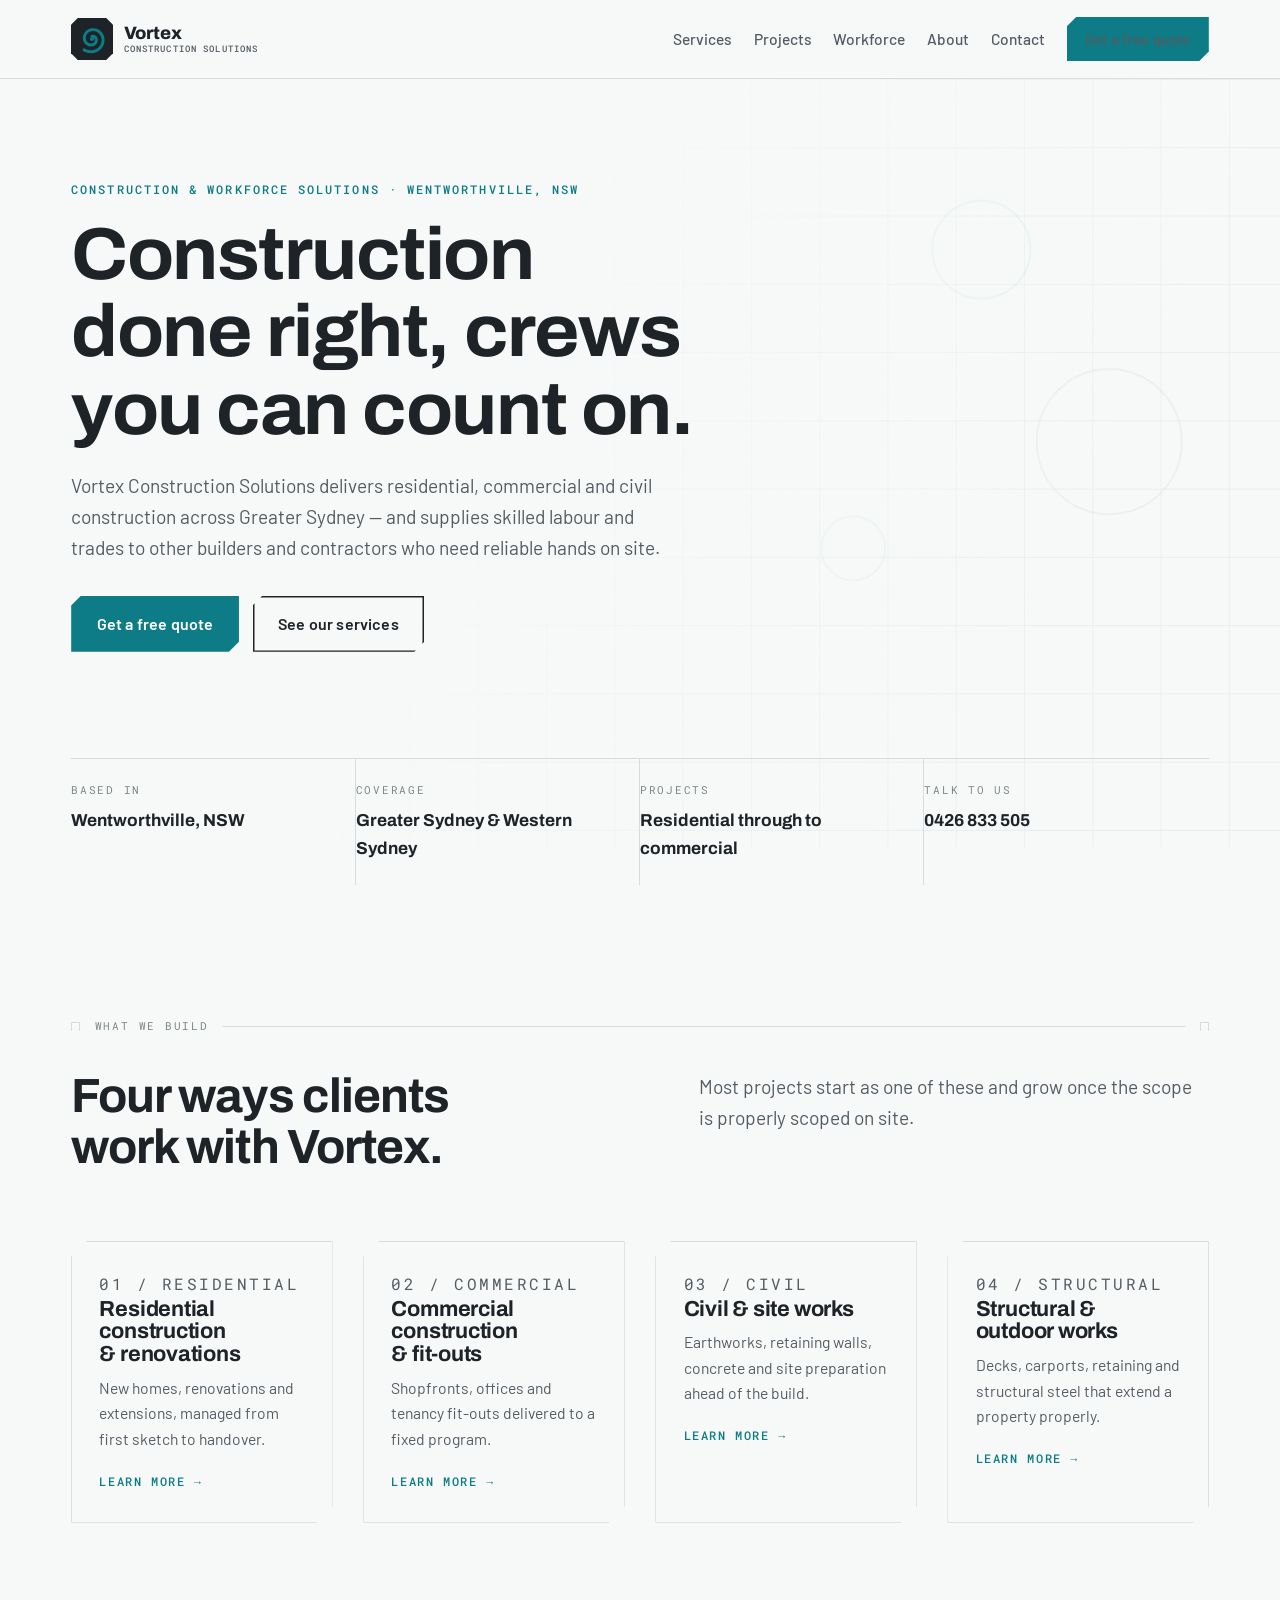
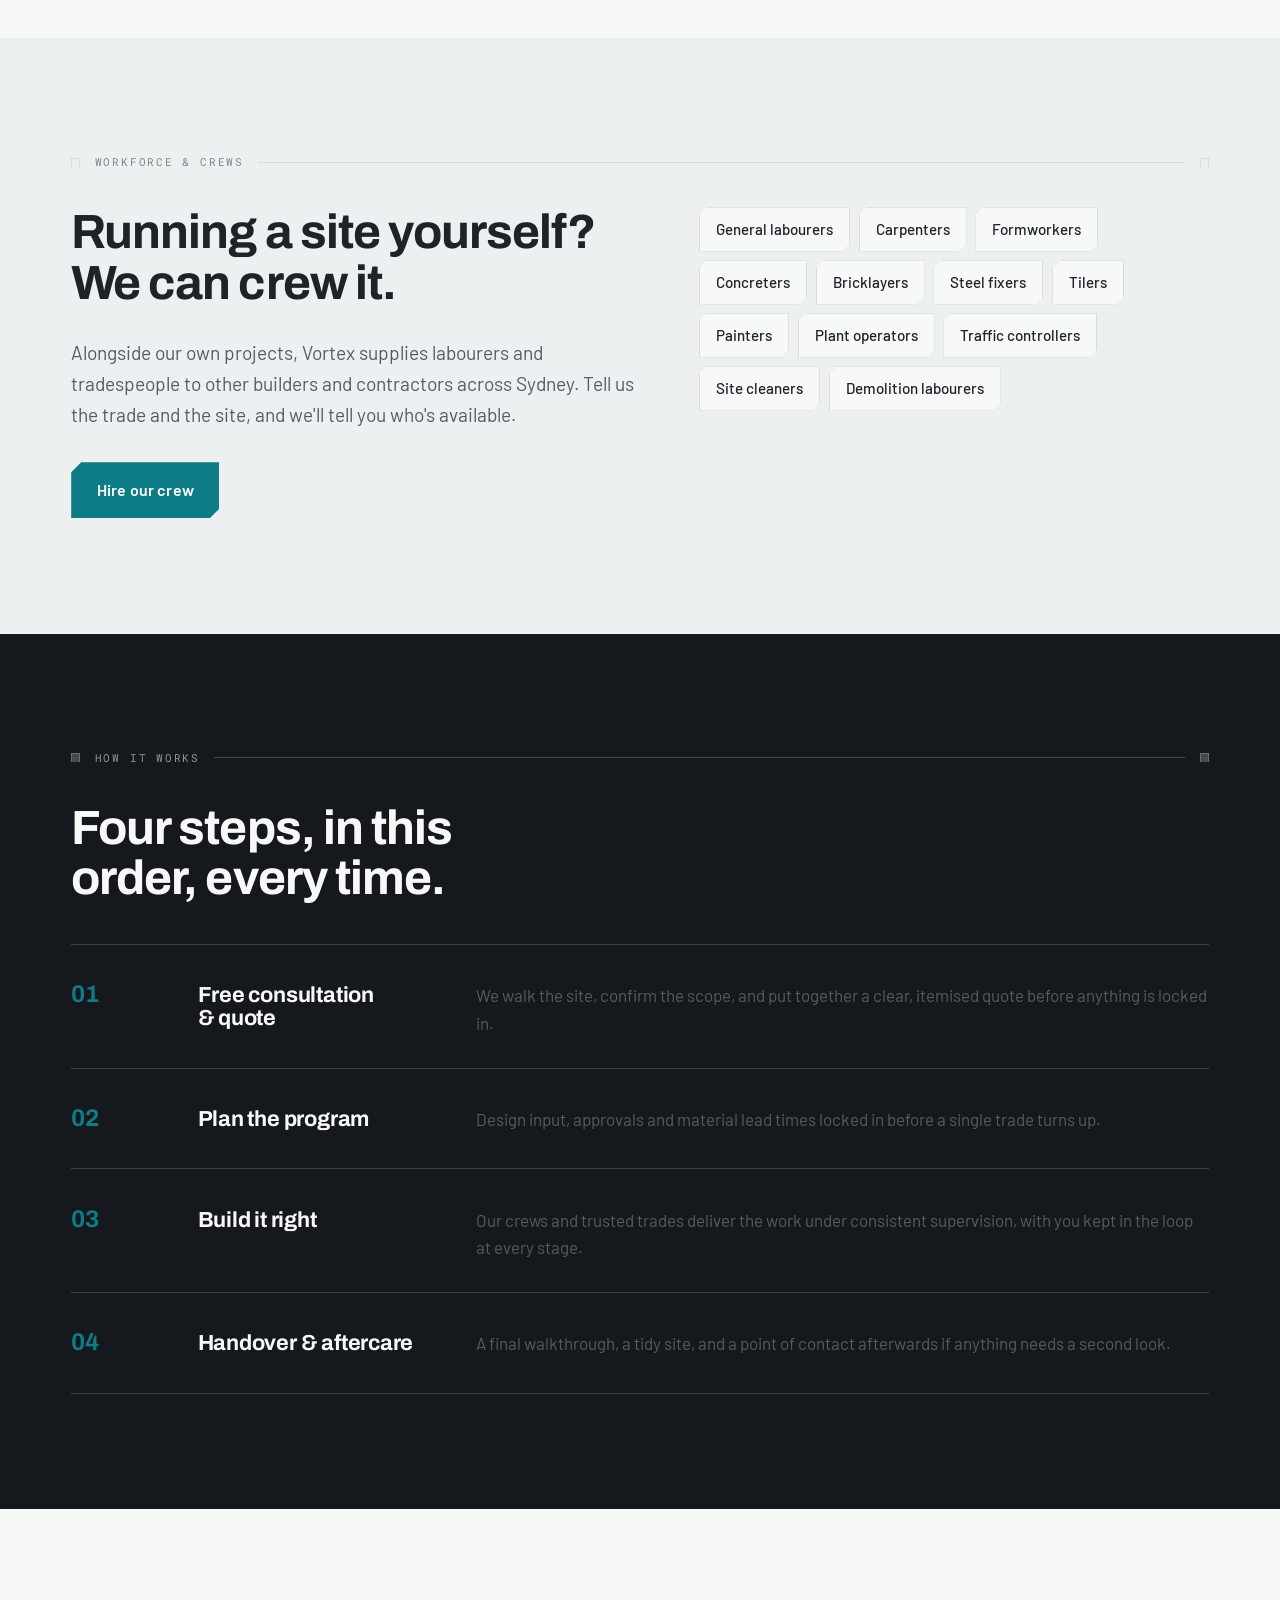
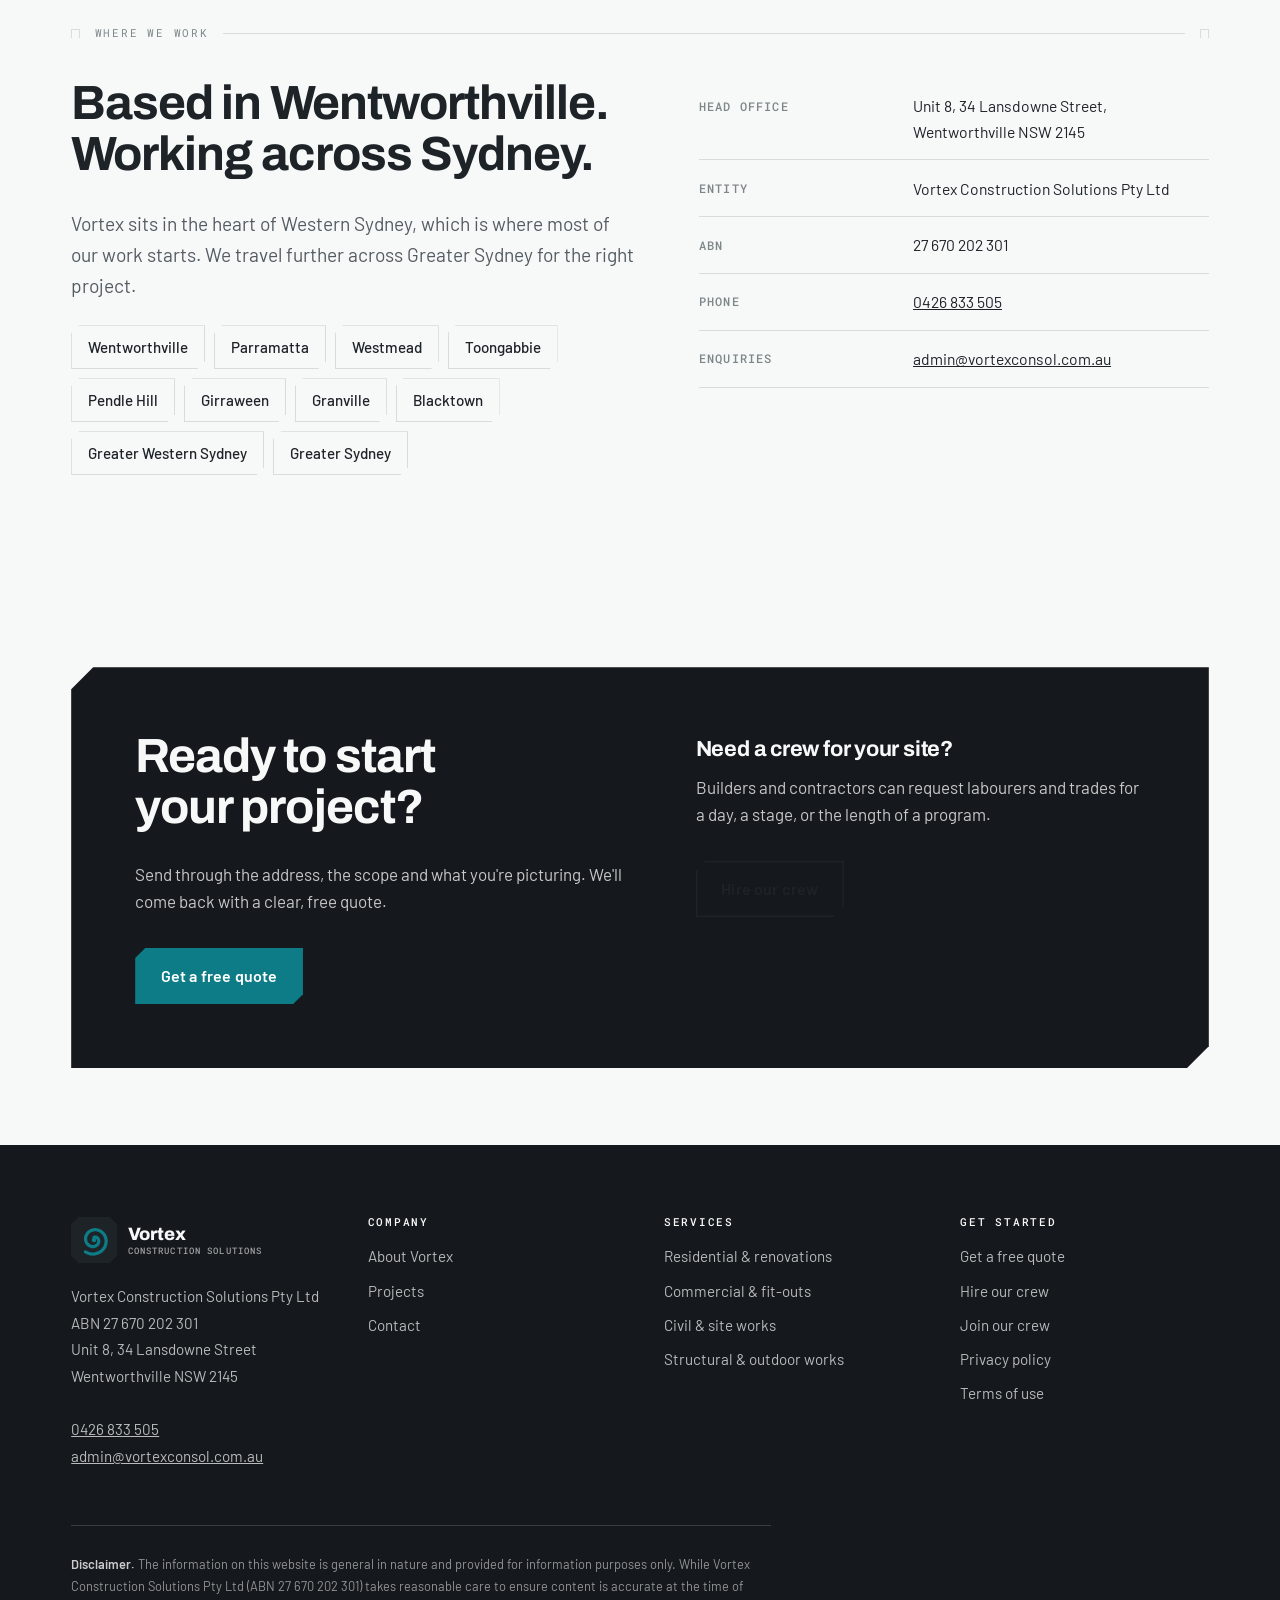
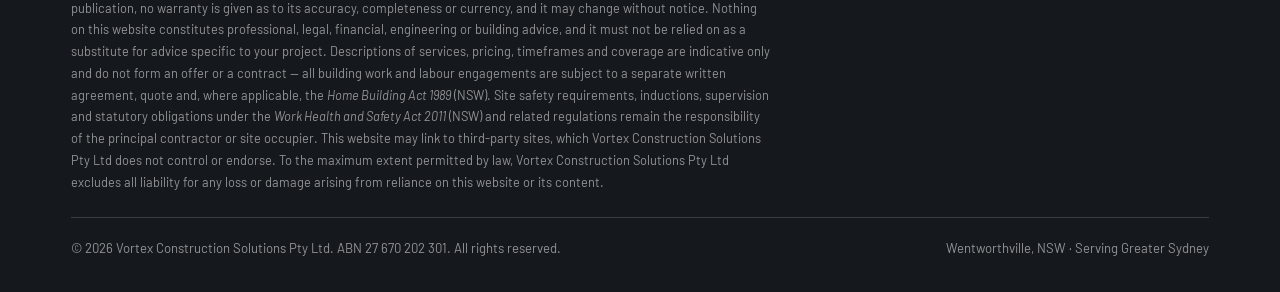
==== index.html @ 46296c6b "Vortex Construction Solutions website" ====
<!DOCTYPE html>
<html lang="en-AU">
<head>
<meta charset="utf-8">
<meta name="viewport" content="width=device-width, initial-scale=1">
<title>Builders &amp; Construction Crews Wentworthville | Vortex Construction Solutions</title>
<meta name="description" content="Vortex Construction Solutions delivers residential, commercial and civil construction across Greater Sydney, and supplies skilled labour and trades to other builders. Based in Wentworthville, NSW.">
<link rel="canonical" href="https://www.vortexconsol.com.au/">
<meta name="robots" content="index, follow, max-image-preview:large">
<meta name="theme-color" content="#0E7C86">
<meta name="geo.region" content="AU-NSW">
<meta name="geo.placename" content="Wentworthville, New South Wales">

<meta property="og:type" content="website">
<meta property="og:site_name" content="Vortex Construction Solutions">
<meta property="og:locale" content="en_AU">
<meta property="og:title" content="Builders &amp; Construction Crews Wentworthville | Vortex Construction Solutions">
<meta property="og:description" content="Residential, commercial and civil construction across Greater Sydney, plus skilled labour and trades supplied to other builders.">
<meta property="og:url" content="https://www.vortexconsol.com.au/">
<meta property="og:image" content="https://www.vortexconsol.com.au/assets/og-image.png">
<meta property="og:image:width" content="1200">
<meta property="og:image:height" content="630">
<meta name="twitter:card" content="summary_large_image">
<meta name="twitter:title" content="Builders &amp; Construction Crews Wentworthville | Vortex Construction Solutions">
<meta name="twitter:description" content="Residential, commercial and civil construction across Greater Sydney, plus skilled labour and trades supplied to other builders.">
<meta name="twitter:image" content="https://www.vortexconsol.com.au/assets/og-image.png">

<link rel="icon" href="/assets/favicon.svg" type="image/svg+xml">
<link rel="icon" href="/assets/favicon.ico" sizes="any">
<link rel="icon" href="/assets/favicon-512.png" type="image/png">
<link rel="apple-touch-icon" href="/assets/apple-touch-icon.png">

<link rel="preconnect" href="https://fonts.googleapis.com">
<link rel="preconnect" href="https://fonts.gstatic.com" crossorigin>
<link rel="stylesheet" href="https://fonts.googleapis.com/css2?family=Archivo:wght@400;600;700;800&family=Barlow:wght@400;500;600&family=Roboto+Mono:wght@400;500&display=swap">
<link rel="stylesheet" href="/css/style.css">
<script type="application/ld+json">
{
  "@context": "https://schema.org",
  "@type": ["GeneralContractor", "HomeAndConstructionBusiness"],
  "@id": "https://www.vortexconsol.com.au/#organisation",
  "name": "Vortex Construction Solutions",
  "legalName": "Vortex Construction Solutions Pty Ltd",
  "url": "https://www.vortexconsol.com.au/",
  "logo": "https://www.vortexconsol.com.au/assets/og-image.png",
  "image": "https://www.vortexconsol.com.au/assets/og-image.png",
  "description": "Residential, commercial and civil construction across Greater Sydney, plus skilled building crews supplied to other builders and contractors. Based in Wentworthville, NSW.",
  "telephone": "0426 833 505",
  "email": "admin@vortexconsol.com.au",
  "identifier": {"@type": "PropertyValue", "name": "ABN", "value": "27 670 202 301"},
  "founder": {"@type": "Person", "name": "Vimal Hingu"},
  "address": {
    "@type": "PostalAddress",
    "streetAddress": "Unit 8, 34 Lansdowne Street",
    "addressLocality": "Wentworthville",
    "addressRegion": "NSW",
    "postalCode": "2145",
    "addressCountry": "AU"
  },
  "areaServed": [
    {"@type": "City", "name": "Sydney"},
    {"@type": "AdministrativeArea", "name": "Western Sydney"},
    {"@type": "AdministrativeArea", "name": "Greater Parramatta"},
    {"@type": "State", "name": "New South Wales"}
  ],
  "knowsAbout": ["Residential construction", "Commercial construction", "Civil works", "Construction labour hire", "Skilled trades"],
  "openingHoursSpecification": [{
    "@type": "OpeningHoursSpecification",
    "dayOfWeek": ["Monday","Tuesday","Wednesday","Thursday","Friday"],
    "opens": "07:00", "closes": "17:00"
  }],
  "contactPoint": [{
    "@type": "ContactPoint",
    "telephone": "0426 833 505",
    "email": "admin@vortexconsol.com.au",
    "contactType": "customer service",
    "areaServed": "AU",
    "availableLanguage": "English"
  }]
}
</script>
<script type="application/ld+json">
{"@context":"https://schema.org","@type":"WebSite","url":"https://www.vortexconsol.com.au/","name":"Vortex Construction Solutions","publisher":{"@id":"https://www.vortexconsol.com.au/#organisation"}}
</script>
</head>
<body>
<a class="skip" href="#main">Skip to content</a>
<header class="site-head">
  <div class="wrap head-in">
    <a class="brand" href="/" aria-label="Vortex Construction Solutions — home">
      <svg class="brand-mark" viewBox="0 0 100 100" aria-hidden="true" focusable="false">
        <path d="M16,0 H84 L100,16 V84 L84,100 H16 L0,84 V16 Z" fill="#1E2328"/>
        <path d="M50.00,44.00 L51.15,43.64 L52.43,43.51 L53.79,43.65 L55.17,44.08 L56.51,44.81 L57.74,45.84 L58.80,47.14 L59.63,48.70 L60.17,50.46 L60.38,52.37 L60.21,54.37 L59.66,56.37 L58.70,58.32 L57.35,60.11 L55.62,61.68 L53.57,62.94 L51.25,63.84 L48.71,64.30 L46.06,64.29 L43.37,63.77 L40.74,62.74 L38.28,61.21 L36.08,59.19 L34.24,56.74 L32.83,53.92 L31.95,50.81 L31.63,47.51 L31.93,44.13 L32.86,40.78 L34.42,37.57 L36.58,34.64 L39.30,32.10 L42.51,30.04 L46.11,28.56 L50.00,27.75 L54.06,27.65 L58.14,28.30 L62.13,29.70 L65.86,31.85 L69.21,34.68 L72.05,38.14 L74.25,42.12 L75.73,46.51 L76.40,51.19 L76.22,55.98 L75.16,60.75 L73.22,65.33 L70.44,69.55 L66.90,73.26 L62.68,76.32 L57.90,78.61 L52.70,80.02 L47.26,80.48 L41.73,79.95 L36.32,78.41 L31.19,75.89" fill="none" stroke="#0E7C86" stroke-width="7" stroke-linecap="round" stroke-linejoin="round"/>
        <circle cx="50" cy="50" r="5" fill="#0E7C86"/>
      </svg>
      <span class="brand-word"><strong>Vortex</strong><small>Construction Solutions</small></span>
    </a>
    <button class="nav-toggle" type="button" aria-expanded="false" aria-controls="primary-nav" aria-label="Open menu">
      <svg viewBox="0 0 24 24" fill="none" stroke="currentColor" stroke-width="2" aria-hidden="true"><path d="M3 6h18M3 12h18M3 18h18"/></svg>
    </button>
    <nav class="nav" id="primary-nav" data-open="false" aria-label="Primary">
      <a href="/services.html">Services</a>
      <a href="/projects.html">Projects</a>
      <a href="/workforce.html">Workforce</a>
      <a href="/about.html">About</a>
      <a href="/contact.html">Contact</a>
      <a class="btn btn--primary" href="/contact.html?type=Get%20a%20quote">Get a free quote</a>
    </nav>
  </div>
</header>

<main id="main">

  <section class="hero">
    <svg class="hero-pattern" viewBox="0 0 1200 720" preserveAspectRatio="xMaxYMid slice" aria-hidden="true" focusable="false">
      <defs>
        <pattern id="grid" width="64" height="64" patternUnits="userSpaceOnUse">
          <path d="M64,0 L0,0 0,64" fill="none" stroke="var(--line)" stroke-width="1.2"/>
        </pattern>
      </defs>
      <rect width="1200" height="720" fill="url(#grid)"/>
      <circle cx="920" cy="160" r="46" fill="none" stroke="var(--teal)" stroke-width="2" opacity="0.12"/>
      <circle cx="1040" cy="340" r="68" fill="none" stroke="var(--graphite)" stroke-width="2" opacity="0.08"/>
      <circle cx="800" cy="440" r="30" fill="none" stroke="var(--teal)" stroke-width="2" opacity="0.1"/>
    </svg>
    <div class="wrap hero-in">
      <span class="eyebrow">Construction &amp; workforce solutions &middot; Wentworthville, NSW</span>
      <h1>Construction done right, crews you can count on.</h1>
      <p class="lead">Vortex Construction Solutions delivers residential, commercial and civil construction across
        Greater Sydney — and supplies skilled labour and trades to other builders and contractors who need reliable
        hands on site.</p>
      <div class="btn-row">
        <a class="btn btn--primary" href="/contact.html?type=Get%20a%20quote">Get a free quote</a>
        <a class="btn btn--ghost" href="/services.html">See our services</a>
      </div>
    </div>
    <div class="wrap">
      <dl class="hero-facts">
        <div><dt>Based in</dt><dd>Wentworthville, NSW</dd></div>
        <div><dt>Coverage</dt><dd>Greater Sydney &amp; Western Sydney</dd></div>
        <div><dt>Projects</dt><dd>Residential through to commercial</dd></div>
        <div><dt>Talk to us</dt><dd><a href="tel:+61426833505" style="text-decoration:none">0426 833 505</a></dd></div>
      </dl>
    </div>
  </section>

  <section class="section">
    <div class="wrap">
      <p class="dimline"><span>What we build</span><i></i></p>
      <div class="split reveal">
        <div>
          <h2>Four ways clients work with Vortex.</h2>
        </div>
        <div>
          <p class="lead">Most projects start as one of these and grow once the scope is properly scoped on
            site.</p>
        </div>
      </div>
      <div class="grid grid--4 reveal" style="margin-top:2.5rem">
        <a class="card chamfer" href="/services.html#residential">
          <p class="card-tag">01 / Residential</p>
          <h3>Residential construction &amp; renovations</h3>
          <p>New homes, renovations and extensions, managed from first sketch to handover.</p>
          <span class="more">Learn more &rarr;</span>
        </a>
        <a class="card chamfer" href="/services.html#commercial">
          <p class="card-tag">02 / Commercial</p>
          <h3>Commercial construction &amp; fit-outs</h3>
          <p>Shopfronts, offices and tenancy fit-outs delivered to a fixed program.</p>
          <span class="more">Learn more &rarr;</span>
        </a>
        <a class="card chamfer" href="/services.html#civil">
          <p class="card-tag">03 / Civil</p>
          <h3>Civil &amp; site works</h3>
          <p>Earthworks, retaining walls, concrete and site preparation ahead of the build.</p>
          <span class="more">Learn more &rarr;</span>
        </a>
        <a class="card chamfer" href="/services.html#structural">
          <p class="card-tag">04 / Structural</p>
          <h3>Structural &amp; outdoor works</h3>
          <p>Decks, carports, retaining and structural steel that extend a property properly.</p>
          <span class="more">Learn more &rarr;</span>
        </a>
      </div>
    </div>
  </section>

  <section class="section section--concrete">
    <div class="wrap">
      <p class="dimline"><span>Workforce &amp; crews</span><i></i></p>
      <div class="split">
        <div class="reveal">
          <h2>Running a site yourself? We can crew it.</h2>
          <p class="lead">Alongside our own projects, Vortex supplies labourers and tradespeople to other builders
            and contractors across Sydney. Tell us the trade and the site, and we'll tell you who's available.</p>
          <div class="btn-row">
            <a class="btn btn--primary" href="/workforce.html">Hire our crew</a>
          </div>
        </div>
        <ul class="chips reveal">
          <li>General labourers</li>
          <li>Carpenters</li>
          <li>Formworkers</li>
          <li>Concreters</li>
          <li>Bricklayers</li>
          <li>Steel fixers</li>
          <li>Tilers</li>
          <li>Painters</li>
          <li>Plant operators</li>
          <li>Traffic controllers</li>
          <li>Site cleaners</li>
          <li>Demolition labourers</li>
        </ul>
      </div>
    </div>
  </section>

  <section class="section section--ink">
    <div class="wrap">
      <p class="dimline"><span>How it works</span><i></i></p>
      <h2 style="max-width:20ch">Four steps, in this order, every time.</h2>
      <div class="steps reveal" style="margin-top:2.5rem">
        <div class="step">
          <h3>Free consultation &amp; quote</h3>
          <p>We walk the site, confirm the scope, and put together a clear, itemised quote before anything is
            locked in.</p>
        </div>
        <div class="step">
          <h3>Plan the program</h3>
          <p>Design input, approvals and material lead times locked in before a single trade turns up.</p>
        </div>
        <div class="step">
          <h3>Build it right</h3>
          <p>Our crews and trusted trades deliver the work under consistent supervision, with you kept in the loop
            at every stage.</p>
        </div>
        <div class="step">
          <h3>Handover &amp; aftercare</h3>
          <p>A final walkthrough, a tidy site, and a point of contact afterwards if anything needs a second look.</p>
        </div>
      </div>
    </div>
  </section>

  <section class="section">
    <div class="wrap">
      <p class="dimline"><span>Where we work</span><i></i></p>
      <div class="split">
        <div class="reveal">
          <h2>Based in Wentworthville. Working across Sydney.</h2>
          <p class="lead">Vortex sits in the heart of Western Sydney, which is where most of our work starts. We
            travel further across Greater Sydney for the right project.</p>
          <ul class="chips" style="margin-top:1.5rem">
            <li>Wentworthville</li><li>Parramatta</li><li>Westmead</li><li>Toongabbie</li>
            <li>Pendle Hill</li><li>Girraween</li><li>Granville</li><li>Blacktown</li>
            <li>Greater Western Sydney</li><li>Greater Sydney</li>
          </ul>
        </div>
        <div class="reveal">
          <table class="spec">
            <tr><th>Head office</th><td>Unit 8, 34 Lansdowne Street, Wentworthville NSW 2145</td></tr>
            <tr><th>Entity</th><td>Vortex Construction Solutions Pty Ltd</td></tr>
            <tr><th>ABN</th><td>27 670 202 301</td></tr>
            <tr><th>Phone</th><td><a href="tel:+61426833505">0426 833 505</a></td></tr>
            <tr><th>Enquiries</th><td><a href="mailto:admin@vortexconsol.com.au">admin@vortexconsol.com.au</a></td></tr>
          </table>
        </div>
      </div>
    </div>
  </section>

  <section class="section section--tight">
    <div class="wrap">
      <div class="band chamfer reveal">
        <div class="split">
          <div>
            <h2>Ready to start your project?</h2>
            <p>Send through the address, the scope and what you're picturing. We'll come back with a clear, free
              quote.</p>
            <div class="btn-row">
              <a class="btn btn--primary" href="/contact.html?type=Get%20a%20quote">Get a free quote</a>
            </div>
          </div>
          <div>
            <h3 style="margin-top:.4rem">Need a crew for your site?</h3>
            <p>Builders and contractors can request labourers and trades for a day, a stage, or the length of a
              program.</p>
            <div class="btn-row">
              <a class="btn btn--ghost" href="/workforce.html">Hire our crew</a>
            </div>
          </div>
        </div>
      </div>
    </div>
  </section>

</main>
<footer class="site-foot">
  <div class="wrap">
    <div class="foot-top">
      <div class="foot-brand">
        <div class="brand">
          <svg class="brand-mark" viewBox="0 0 100 100" aria-hidden="true" focusable="false">
            <path d="M16,0 H84 L100,16 V84 L84,100 H16 L0,84 V16 Z" fill="#1E2328"/>
            <path d="M50.00,44.00 L51.15,43.64 L52.43,43.51 L53.79,43.65 L55.17,44.08 L56.51,44.81 L57.74,45.84 L58.80,47.14 L59.63,48.70 L60.17,50.46 L60.38,52.37 L60.21,54.37 L59.66,56.37 L58.70,58.32 L57.35,60.11 L55.62,61.68 L53.57,62.94 L51.25,63.84 L48.71,64.30 L46.06,64.29 L43.37,63.77 L40.74,62.74 L38.28,61.21 L36.08,59.19 L34.24,56.74 L32.83,53.92 L31.95,50.81 L31.63,47.51 L31.93,44.13 L32.86,40.78 L34.42,37.57 L36.58,34.64 L39.30,32.10 L42.51,30.04 L46.11,28.56 L50.00,27.75 L54.06,27.65 L58.14,28.30 L62.13,29.70 L65.86,31.85 L69.21,34.68 L72.05,38.14 L74.25,42.12 L75.73,46.51 L76.40,51.19 L76.22,55.98 L75.16,60.75 L73.22,65.33 L70.44,69.55 L66.90,73.26 L62.68,76.32 L57.90,78.61 L52.70,80.02 L47.26,80.48 L41.73,79.95 L36.32,78.41 L31.19,75.89" fill="none" stroke="#0E7C86" stroke-width="7" stroke-linecap="round" stroke-linejoin="round"/>
            <circle cx="50" cy="50" r="5" fill="#0E7C86"/>
          </svg>
          <span class="brand-word"><strong>Vortex</strong><small>Construction Solutions</small></span>
        </div>
        <address>
          Vortex Construction Solutions Pty Ltd<br>
          ABN 27 670 202 301<br>
          Unit 8, 34 Lansdowne Street<br>
          Wentworthville NSW 2145<br><br>
          <a href="tel:+61426833505">0426 833 505</a><br>
          <a href="mailto:admin@vortexconsol.com.au">admin@vortexconsol.com.au</a>
        </address>
      </div>
      <div>
        <h4>Company</h4>
        <ul class="foot-links">
          <li><a href="/about.html">About Vortex</a></li>
          <li><a href="/projects.html">Projects</a></li>
          <li><a href="/contact.html">Contact</a></li>
        </ul>
      </div>
      <div>
        <h4>Services</h4>
        <ul class="foot-links">
          <li><a href="/services.html#residential">Residential &amp; renovations</a></li>
          <li><a href="/services.html#commercial">Commercial &amp; fit-outs</a></li>
          <li><a href="/services.html#civil">Civil &amp; site works</a></li>
          <li><a href="/services.html#structural">Structural &amp; outdoor works</a></li>
        </ul>
      </div>
      <div>
        <h4>Get started</h4>
        <ul class="foot-links">
          <li><a href="/contact.html?type=Get%20a%20quote">Get a free quote</a></li>
          <li><a href="/workforce.html">Hire our crew</a></li>
          <li><a href="/workforce.html#join">Join our crew</a></li>
          <li><a href="/privacy.html">Privacy policy</a></li>
          <li><a href="/terms.html">Terms of use</a></li>
        </ul>
      </div>
    </div>

    <p class="foot-disclaimer"><strong>Disclaimer.</strong> The information on this website is general in nature and provided for
information purposes only. While Vortex Construction Solutions Pty Ltd (ABN 27 670 202 301) takes reasonable care to
ensure content is accurate at the time of publication, no warranty is given as to its accuracy, completeness or
currency, and it may change without notice. Nothing on this website constitutes professional, legal, financial,
engineering or building advice, and it must not be relied on as a substitute for advice specific to your project.
Descriptions of services, pricing, timeframes and coverage are indicative only and do not form an offer or a
contract — all building work and labour engagements are subject to a separate written agreement, quote and, where
applicable, the <em>Home Building Act 1989</em> (NSW). Site safety requirements, inductions, supervision and statutory
obligations under the <em>Work Health and Safety Act 2011</em> (NSW) and related regulations remain the responsibility
of the principal contractor or site occupier. This website may link to third-party sites, which Vortex Construction
Solutions Pty Ltd does not control or endorse. To the maximum extent permitted by law, Vortex Construction Solutions
Pty Ltd excludes all liability for any loss or damage arising from reliance on this website or its content.</p>

    <div class="foot-base">
      <span>&copy; <span data-year>2026</span> Vortex Construction Solutions Pty Ltd. ABN 27 670 202 301. All rights reserved.</span>
      <span>Wentworthville, NSW &middot; Serving Greater Sydney</span>
    </div>
  </div>
</footer>
<script src="/js/main.js" defer></script>
</body>
</html>
---- css/style.css ----
/* ============================================================
   Vortex Construction Solutions — core stylesheet
   Palette: deep teal + graphite + cool paper.
   ============================================================ */

:root {
  /* Brand */
  --teal:           #0E7C86;
  --teal-deep:      #0A5F67;
  --teal-tint:      #DEF0F1;
  --graphite:       #1E2328;
  --graphite-deep:  #15181C;
  --graphite-soft:  #545C62;
  --paper:          #F7F9F9;

  /* Derived neutrals */
  --concrete:       #EDF0F0;
  --concrete-deep:  #DEE3E3;
  --line:           #D7DCDC;
  --muted:          #7E8788;

  /* Type */
  --display: "Archivo", "Arial Black", system-ui, sans-serif;
  --body:    "Barlow", system-ui, -apple-system, "Segoe UI", sans-serif;
  --mono:    "Roboto Mono", ui-monospace, "SFMono-Regular", monospace;

  /* Rhythm */
  --gutter: clamp(1.25rem, 4vw, 3.5rem);
  --max: 1240px;
  --chamfer: 14px;
  --section-y: clamp(4rem, 9vw, 7.5rem);
}

/* ---------- Reset ---------- */
*, *::before, *::after { box-sizing: border-box; }
html { -webkit-text-size-adjust: 100%; scroll-behavior: smooth; }
@media (prefers-reduced-motion: reduce) {
  html { scroll-behavior: auto; }
  *, *::before, *::after { animation-duration: .001ms !important; transition-duration: .001ms !important; }
}
body {
  margin: 0;
  background: var(--paper);
  color: var(--graphite);
  font-family: var(--body);
  font-size: 1.0625rem;
  line-height: 1.62;
  -webkit-font-smoothing: antialiased;
}
img, svg { max-width: 100%; height: auto; display: block; }
a { color: inherit; }

/* ---------- Type scale ---------- */
h1, h2, h3, h4 {
  font-family: var(--display);
  font-weight: 700;
  letter-spacing: -0.02em;
  line-height: 1.05;
  margin: 0 0 .6em;
  text-wrap: balance;
}
h1 { font-size: clamp(2.5rem, 6.6vw, 4.6rem); font-stretch: 105%; }
h2 { font-size: clamp(1.9rem, 3.9vw, 3rem); }
h3 { font-size: clamp(1.15rem, 1.7vw, 1.4rem); letter-spacing: -0.01em; }
p  { margin: 0 0 1.1rem; }
.lead { font-size: clamp(1.1rem, 1.5vw, 1.3rem); color: var(--graphite-soft); max-width: 62ch; }
strong { font-weight: 600; }

.eyebrow {
  font-family: var(--mono);
  font-size: .72rem;
  letter-spacing: .18em;
  text-transform: uppercase;
  color: var(--teal);
  font-weight: 500;
  margin: 0 0 1rem;
  display: block;
}

/* ---------- Layout ---------- */
.wrap { width: 100%; max-width: var(--max); margin-inline: auto; padding-inline: var(--gutter); }
.section { padding-block: var(--section-y); }
.section--tight { padding-block: clamp(3rem, 6vw, 5rem); }
.section--concrete { background: var(--concrete); }
.section--ink { background: var(--graphite-deep); color: var(--paper); }
.section--ink .lead,
.section--ink p { color: rgba(247, 249, 249, .78); }
.section--ink h2, .section--ink h3 { color: var(--paper); }

.grid { display: grid; gap: clamp(1.25rem, 2.4vw, 2rem); }
.grid--2 { grid-template-columns: repeat(auto-fit, minmax(280px, 1fr)); }
.grid--3 { grid-template-columns: repeat(auto-fit, minmax(255px, 1fr)); }
.grid--4 { grid-template-columns: repeat(auto-fit, minmax(215px, 1fr)); }

.split {
  display: grid;
  gap: clamp(2rem, 5vw, 4.5rem);
  grid-template-columns: minmax(0, 1fr);
  align-items: start;
}
@media (min-width: 900px) { .split { grid-template-columns: minmax(0, 1.05fr) minmax(0, .95fr); } }

/* ---------- Signature: dimension-line divider ---------- */
.dimline {
  display: flex;
  align-items: center;
  gap: .9rem;
  margin: 0 0 2.25rem;
  font-family: var(--mono);
  font-size: .7rem;
  letter-spacing: .16em;
  text-transform: uppercase;
  color: var(--muted);
}
.dimline::before,
.dimline::after {
  content: "";
  height: 9px;
  border-inline: 1px solid var(--line);
  border-top: 1px solid var(--line);
  flex: 0 0 auto;
  width: 9px;
  align-self: center;
}
.dimline span { white-space: nowrap; }
.dimline i {
  display: block;
  flex: 1 1 auto;
  height: 1px;
  background: var(--line);
}
.section--ink .dimline { color: rgba(247, 249, 249, .55); }
.section--ink .dimline i,
.section--ink .dimline::before,
.section--ink .dimline::after { background: rgba(247, 249, 249, .22); border-color: rgba(247, 249, 249, .22); }
.section--ink .dimline i { background: rgba(247, 249, 249, .22); }

/* ---------- Signature: chamfer ---------- */
.chamfer {
  clip-path: polygon(
    var(--chamfer) 0, 100% 0, 100% calc(100% - var(--chamfer)),
    calc(100% - var(--chamfer)) 100%, 0 100%, 0 var(--chamfer)
  );
}

/* ---------- Buttons ---------- */
.btn {
  --chamfer: 10px;
  display: inline-flex;
  align-items: center;
  gap: .55rem;
  padding: .95rem 1.6rem;
  font-family: var(--body);
  font-weight: 600;
  font-size: 1rem;
  letter-spacing: .01em;
  text-decoration: none;
  border: 0;
  cursor: pointer;
  transition: background-color .18s ease, color .18s ease, transform .18s ease;
  clip-path: polygon(
    var(--chamfer) 0, 100% 0, 100% calc(100% - var(--chamfer)),
    calc(100% - var(--chamfer)) 100%, 0 100%, 0 var(--chamfer)
  );
}
.btn--primary { background: var(--teal); color: #fff; }
.btn--primary:hover { background: var(--teal-deep); }
.btn--ghost { background: transparent; color: var(--graphite); box-shadow: inset 0 0 0 1.5px var(--graphite); }
.btn--ghost:hover { background: var(--graphite); color: var(--paper); }
.section--ink .btn--ghost { color: var(--paper); box-shadow: inset 0 0 0 1.5px rgba(247, 249, 249, .5); }
.section--ink .btn--ghost:hover { background: var(--paper); color: var(--graphite-deep); }
.btn:active { transform: translateY(1px); }
.btn-row { display: flex; flex-wrap: wrap; gap: .85rem; margin-top: 2rem; }

a:focus-visible, button:focus-visible, input:focus-visible,
select:focus-visible, textarea:focus-visible {
  outline: 3px solid var(--teal);
  outline-offset: 3px;
}

/* ---------- Skip link ---------- */
.skip {
  position: absolute; left: -9999px; top: 0; z-index: 999;
  background: var(--teal); color: #fff; padding: .8rem 1.2rem; font-weight: 600;
}
.skip:focus { left: 0; }

/* ---------- Header ---------- */
.site-head {
  position: sticky; top: 0; z-index: 100;
  background: rgba(247, 249, 249, .93);
  backdrop-filter: saturate(140%) blur(10px);
  border-bottom: 1px solid var(--line);
}
.head-in {
  display: flex; align-items: center; justify-content: space-between;
  gap: 1.5rem; min-height: 78px;
}

/* ---------- Brand lockup (inline SVG mark + real text, no raster logo) ---------- */
.brand { display: flex; align-items: center; gap: .65rem; text-decoration: none; flex: 0 0 auto; }
.brand-mark { width: 42px; height: 42px; flex: 0 0 auto; }
@media (max-width: 480px) { .brand-mark { width: 36px; height: 36px; } }
.brand-word { display: flex; flex-direction: column; line-height: 1.18; }
.brand-word strong { font-family: var(--display); font-weight: 800; font-size: 1.12rem; letter-spacing: -0.01em; color: var(--graphite); }
.brand-word small { font-family: var(--mono); font-size: .54rem; letter-spacing: .13em; text-transform: uppercase; color: var(--graphite-soft); font-weight: 500; }
@media (max-width: 480px) { .brand-word strong { font-size: .98rem; } }

.nav { display: flex; align-items: center; gap: clamp(.75rem, 1.7vw, 1.6rem); }
.nav a {
  text-decoration: none; font-weight: 500; font-size: .97rem;
  color: var(--graphite-soft); padding: .3rem 0; position: relative;
  transition: color .15s ease;
}
.nav a:hover { color: var(--graphite); }
.nav a[aria-current="page"] { color: var(--graphite); font-weight: 600; }
.nav a[aria-current="page"]::after {
  content: ""; position: absolute; left: 0; right: 0; bottom: -2px;
  height: 2px; background: var(--teal);
}
.nav .btn { padding: .65rem 1.15rem; font-size: .93rem; }

.nav-toggle {
  display: none; background: none; border: 0; padding: .5rem; cursor: pointer;
  color: var(--graphite);
}
.nav-toggle svg { width: 26px; height: 26px; }

@media (max-width: 940px) {
  .nav-toggle { display: block; }
  .nav {
    position: fixed; inset: 78px 0 auto 0;
    background: var(--paper); border-bottom: 1px solid var(--line);
    flex-direction: column; align-items: stretch; gap: 0;
    padding: .5rem var(--gutter) 1.5rem;
    max-height: calc(100dvh - 78px); overflow-y: auto;
    transform: translateY(-8px); opacity: 0; pointer-events: none;
    transition: opacity .18s ease, transform .18s ease;
  }
  .nav[data-open="true"] { transform: none; opacity: 1; pointer-events: auto; }
  .nav a { padding: .95rem 0; border-bottom: 1px solid var(--line); font-size: 1.05rem; }
  .nav a[aria-current="page"]::after { display: none; }
  .nav .btn { margin-top: 1rem; justify-content: center; border-bottom: 0; }
}

/* ---------- Hero ---------- */
.hero { position: relative; overflow: hidden; background: var(--paper); }
.hero-in { padding-block: clamp(3.5rem, 8vw, 6.5rem) clamp(3.5rem, 7vw, 6rem); position: relative; z-index: 2; }
.hero h1 { max-width: 15ch; margin-bottom: 1.4rem; }
.hero .lead { max-width: 54ch; }
.hero-pattern {
  position: absolute; inset: 0; z-index: 1;
  pointer-events: none; opacity: .5;
  -webkit-mask-image: linear-gradient(115deg, transparent 38%, #000 78%);
          mask-image: linear-gradient(115deg, transparent 38%, #000 78%);
}
@media (max-width: 800px) { .hero-pattern { opacity: .22; } }

/* Hero stat strip */
.hero-facts {
  display: grid; gap: 0;
  grid-template-columns: repeat(auto-fit, minmax(180px, 1fr));
  border-top: 1px solid var(--line);
  position: relative; z-index: 2;
}
.hero-facts div { padding: 1.4rem 1.5rem 1.4rem 0; border-right: 1px solid var(--line); }
.hero-facts div:last-child { border-right: 0; }
.hero-facts dt {
  font-family: var(--mono); font-size: .68rem; letter-spacing: .16em;
  text-transform: uppercase; color: var(--muted); margin-bottom: .45rem;
}
.hero-facts dd { margin: 0; font-family: var(--display); font-weight: 700; font-size: 1.08rem; }
@media (max-width: 620px) { .hero-facts div { border-right: 0; border-bottom: 1px solid var(--line); padding-right: 0; } }

/* ---------- Cards ---------- */
.card {
  --chamfer: 16px;
  background: var(--paper);
  border: 1px solid var(--line);
  padding: 1.9rem 1.7rem;
  display: flex; flex-direction: column;
  transition: border-color .2s ease, transform .2s ease;
}
.section--concrete .card { background: var(--paper); }
.card:hover { border-color: var(--graphite); }
a.card { text-decoration: none; }
a.card:hover { transform: translateY(-3px); }
.card h3 { margin-bottom: .55rem; }
.card p { color: var(--graphite-soft); font-size: .98rem; margin-bottom: 0; }
.card .more {
  margin-top: 1.35rem; font-family: var(--mono); font-size: .72rem;
  letter-spacing: .14em; text-transform: uppercase; color: var(--teal); font-weight: 500;
}
.card-tag {
  font-family: var(--mono); font-size: .68rem; letter-spacing: .16em;
  text-transform: uppercase; color: var(--muted); margin-bottom: .9rem;
}

/* ---------- Step sequence ---------- */
.steps { counter-reset: step; display: grid; gap: 0; }
.step {
  counter-increment: step;
  display: grid; gap: clamp(1rem, 3vw, 2.5rem);
  grid-template-columns: minmax(0, 1fr);
  padding: 1.9rem 0;
  border-top: 1px solid var(--line);
}
.step:last-child { border-bottom: 1px solid var(--line); }
@media (min-width: 760px) { .step { grid-template-columns: 5.5rem 15rem minmax(0, 1fr); align-items: baseline; } }
.step::before {
  content: counter(step, decimal-leading-zero);
  font-family: var(--display); font-weight: 700; font-size: 1.5rem;
  color: var(--teal);
}
.step h3 { margin: 0; }
.step p { margin: 0; color: var(--graphite-soft); }
.section--ink .step { border-color: rgba(247, 249, 249, .18); }

/* ---------- Chips ---------- */
.chips { display: flex; flex-wrap: wrap; gap: .55rem; margin: 0; padding: 0; list-style: none; }
.chips li {
  --chamfer: 8px;
  background: var(--paper); border: 1px solid var(--line);
  padding: .55rem 1rem; font-size: .95rem; font-weight: 500;
  clip-path: polygon(8px 0, 100% 0, 100% calc(100% - 8px), calc(100% - 8px) 100%, 0 100%, 0 8px);
}
.section--ink .chips li { background: rgba(247, 249, 249, .07); border-color: rgba(247, 249, 249, .2); color: var(--paper); }

/* ---------- Spec table ---------- */
.spec { width: 100%; border-collapse: collapse; }
.spec th, .spec td { text-align: left; vertical-align: top; padding: .95rem 1rem .95rem 0; border-bottom: 1px solid var(--line); font-size: .98rem; }
.spec th {
  width: 42%; font-weight: 500; color: var(--muted);
  font-family: var(--mono); font-size: .74rem; letter-spacing: .1em; text-transform: uppercase;
  padding-top: 1.15rem;
}
.section--ink .spec th, .section--ink .spec td { border-color: rgba(247, 249, 249, .18); }
.section--ink .spec th { color: rgba(247, 249, 249, .6); }

/* ---------- Callout band ---------- */
.band {
  --chamfer: 22px;
  background: var(--graphite-deep); color: var(--paper);
  padding: clamp(2.5rem, 5vw, 4rem);
}
.band h2 { color: var(--paper); max-width: 20ch; }
.band p { color: rgba(247, 249, 249, .78); max-width: 58ch; }

/* ---------- Forms ---------- */
.form { display: grid; gap: 1.15rem; }
.field { display: grid; gap: .4rem; }
.field label { font-weight: 600; font-size: .93rem; }
.field .hint { font-size: .84rem; color: var(--muted); }
.field input, .field select, .field textarea {
  font-family: var(--body); font-size: 1rem; color: var(--graphite);
  background: var(--paper); border: 1.5px solid var(--line);
  padding: .8rem .9rem; width: 100%;
  transition: border-color .15s ease;
}
.field input:hover, .field select:hover, .field textarea:hover { border-color: var(--concrete-deep); }
.field input:focus, .field select:focus, .field textarea:focus { border-color: var(--teal); }
.field textarea { min-height: 150px; resize: vertical; }
.field--row { display: grid; gap: 1.15rem; grid-template-columns: repeat(auto-fit, minmax(220px, 1fr)); }
.req { color: var(--teal); }
.hp { position: absolute; left: -9999px; width: 1px; height: 1px; overflow: hidden; }

.form-status {
  --chamfer: 10px;
  display: none; padding: 1rem 1.2rem; font-weight: 500; font-size: .96rem;
  clip-path: polygon(10px 0, 100% 0, 100% calc(100% - 10px), calc(100% - 10px) 100%, 0 100%, 0 10px);
}
.form-status[data-state="ok"] { display: block; background: #E3F2E7; color: #1C6B3C; }
.form-status[data-state="error"] { display: block; background: var(--teal-tint); color: var(--teal-deep); }
.form-status[data-state="sending"] { display: block; background: var(--concrete); color: var(--graphite-soft); }

/* ---------- Contact aside ---------- */
.contact-card {
  --chamfer: 18px;
  background: var(--concrete); padding: clamp(1.75rem, 3vw, 2.4rem);
}
.contact-card a { color: var(--graphite); }
.contact-list { list-style: none; margin: 0; padding: 0; display: grid; gap: 1.35rem; }
.contact-list dt {
  font-family: var(--mono); font-size: .68rem; letter-spacing: .16em;
  text-transform: uppercase; color: var(--muted); margin-bottom: .3rem;
}
.contact-list dd { margin: 0; font-weight: 500; }

/* ---------- Breadcrumbs ---------- */
.crumbs {
  font-family: var(--mono); font-size: .72rem; letter-spacing: .1em;
  text-transform: uppercase; color: var(--muted);
  padding-block: 1.5rem 0;
}
.crumbs a { color: var(--muted); text-decoration: none; }
.crumbs a:hover { color: var(--teal); }

/* ---------- Page header ---------- */
.page-head { padding-block: clamp(2.5rem, 5vw, 4rem) clamp(2rem, 4vw, 3rem); border-bottom: 1px solid var(--line); }
.page-head h1 { font-size: clamp(2.2rem, 5vw, 3.7rem); max-width: 18ch; }

/* ---------- Prose (legal pages) ---------- */
.prose { max-width: 72ch; }
.prose h2 { font-size: clamp(1.35rem, 2.2vw, 1.7rem); margin-top: 2.6rem; }
.prose h3 { margin-top: 1.9rem; }
.prose ul { padding-left: 1.2rem; }
.prose li { margin-bottom: .5rem; }

/* ---------- Footer ---------- */
.site-foot { background: var(--graphite-deep); color: rgba(247, 249, 249, .72); padding-block: clamp(3rem, 6vw, 4.5rem) 2rem; font-size: .95rem; }
.foot-top { display: grid; gap: clamp(2rem, 4vw, 3rem); grid-template-columns: repeat(auto-fit, minmax(190px, 1fr)); }
.foot-brand { margin-bottom: 0; }
.foot-brand .brand { margin-bottom: 1.25rem; }
.foot-brand .brand-mark { width: 46px; height: 46px; }
.foot-brand .brand-word strong { color: var(--paper); }
.foot-brand .brand-word small { color: rgba(247, 249, 249, .6); }
.foot-brand address { font-style: normal; line-height: 1.75; }
.foot-brand a { color: rgba(247, 249, 249, .72); }
.site-foot h4 {
  font-family: var(--mono); font-size: .68rem; letter-spacing: .16em; text-transform: uppercase;
  color: var(--paper); margin: 0 0 1rem; font-weight: 500;
}
.foot-links { list-style: none; margin: 0; padding: 0; display: grid; gap: .6rem; }
.foot-links a { color: rgba(247, 249, 249, .72); text-decoration: none; }
.foot-links a:hover { color: var(--teal); }

.foot-disclaimer {
  margin-top: clamp(2.5rem, 5vw, 3.5rem);
  padding-top: 1.75rem;
  border-top: 1px solid rgba(247, 249, 249, .16);
  font-size: .8rem; line-height: 1.7; color: rgba(247, 249, 249, .55);
  max-width: 100ch;
}
.foot-disclaimer strong { color: rgba(247, 249, 249, .8); font-weight: 600; }
.foot-base {
  margin-top: 1.5rem; padding-top: 1.25rem;
  border-top: 1px solid rgba(247, 249, 249, .16);
  display: flex; flex-wrap: wrap; gap: 1rem 1.75rem; justify-content: space-between;
  font-size: .82rem; color: rgba(247, 249, 249, .55);
}
.foot-base a { color: rgba(247, 249, 249, .55); text-decoration: none; }
.foot-base a:hover { color: var(--teal); }

/* ---------- Scroll reveal ---------- */
.reveal { opacity: 0; transform: translateY(18px); transition: opacity .6s ease, transform .6s ease; }
.reveal.is-in { opacity: 1; transform: none; }
@media (prefers-reduced-motion: reduce) { .reveal { opacity: 1; transform: none; } }

/* ---------- 404 ---------- */
.notfound { text-align: center; padding-block: clamp(5rem, 12vw, 9rem); }
.notfound .code { font-family: var(--display); font-size: clamp(5rem, 18vw, 11rem); font-weight: 700; color: var(--teal); line-height: .9; margin-bottom: 1rem; }
.notfound .btn-row { justify-content: center; }
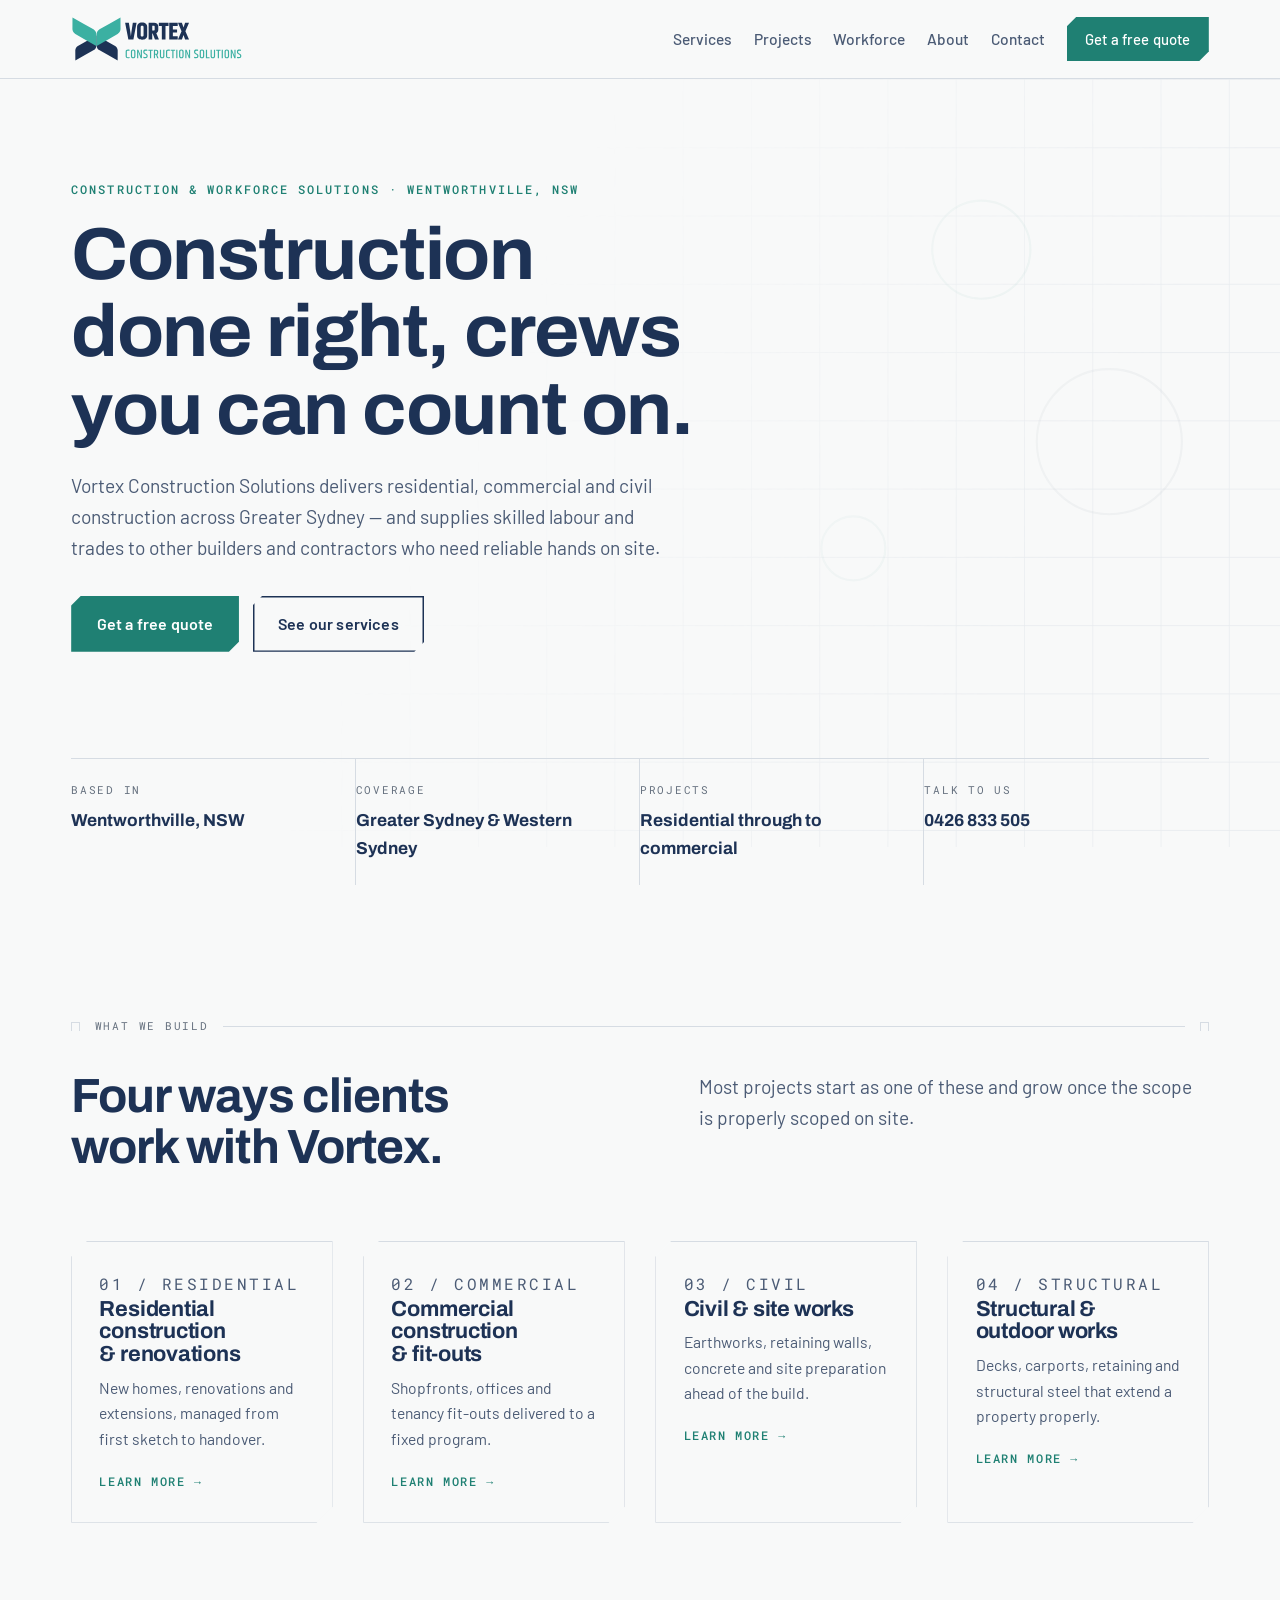
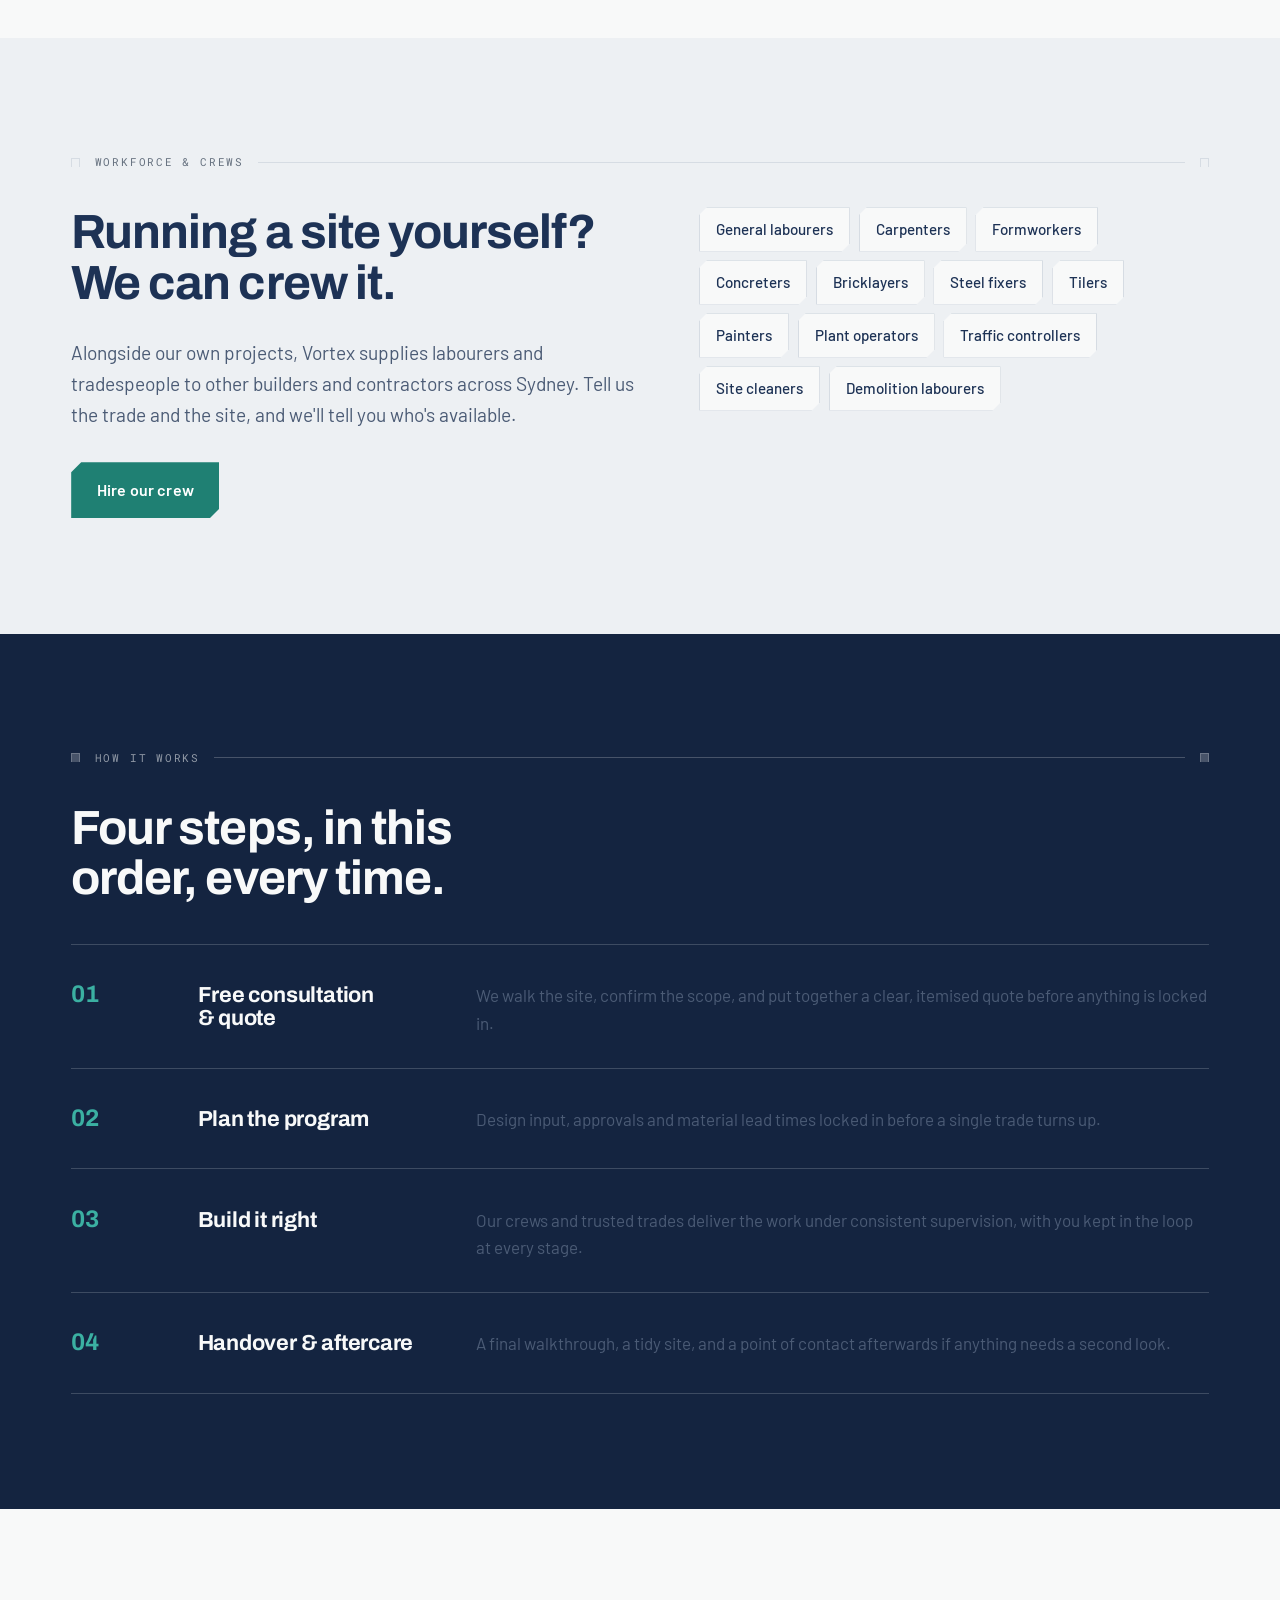
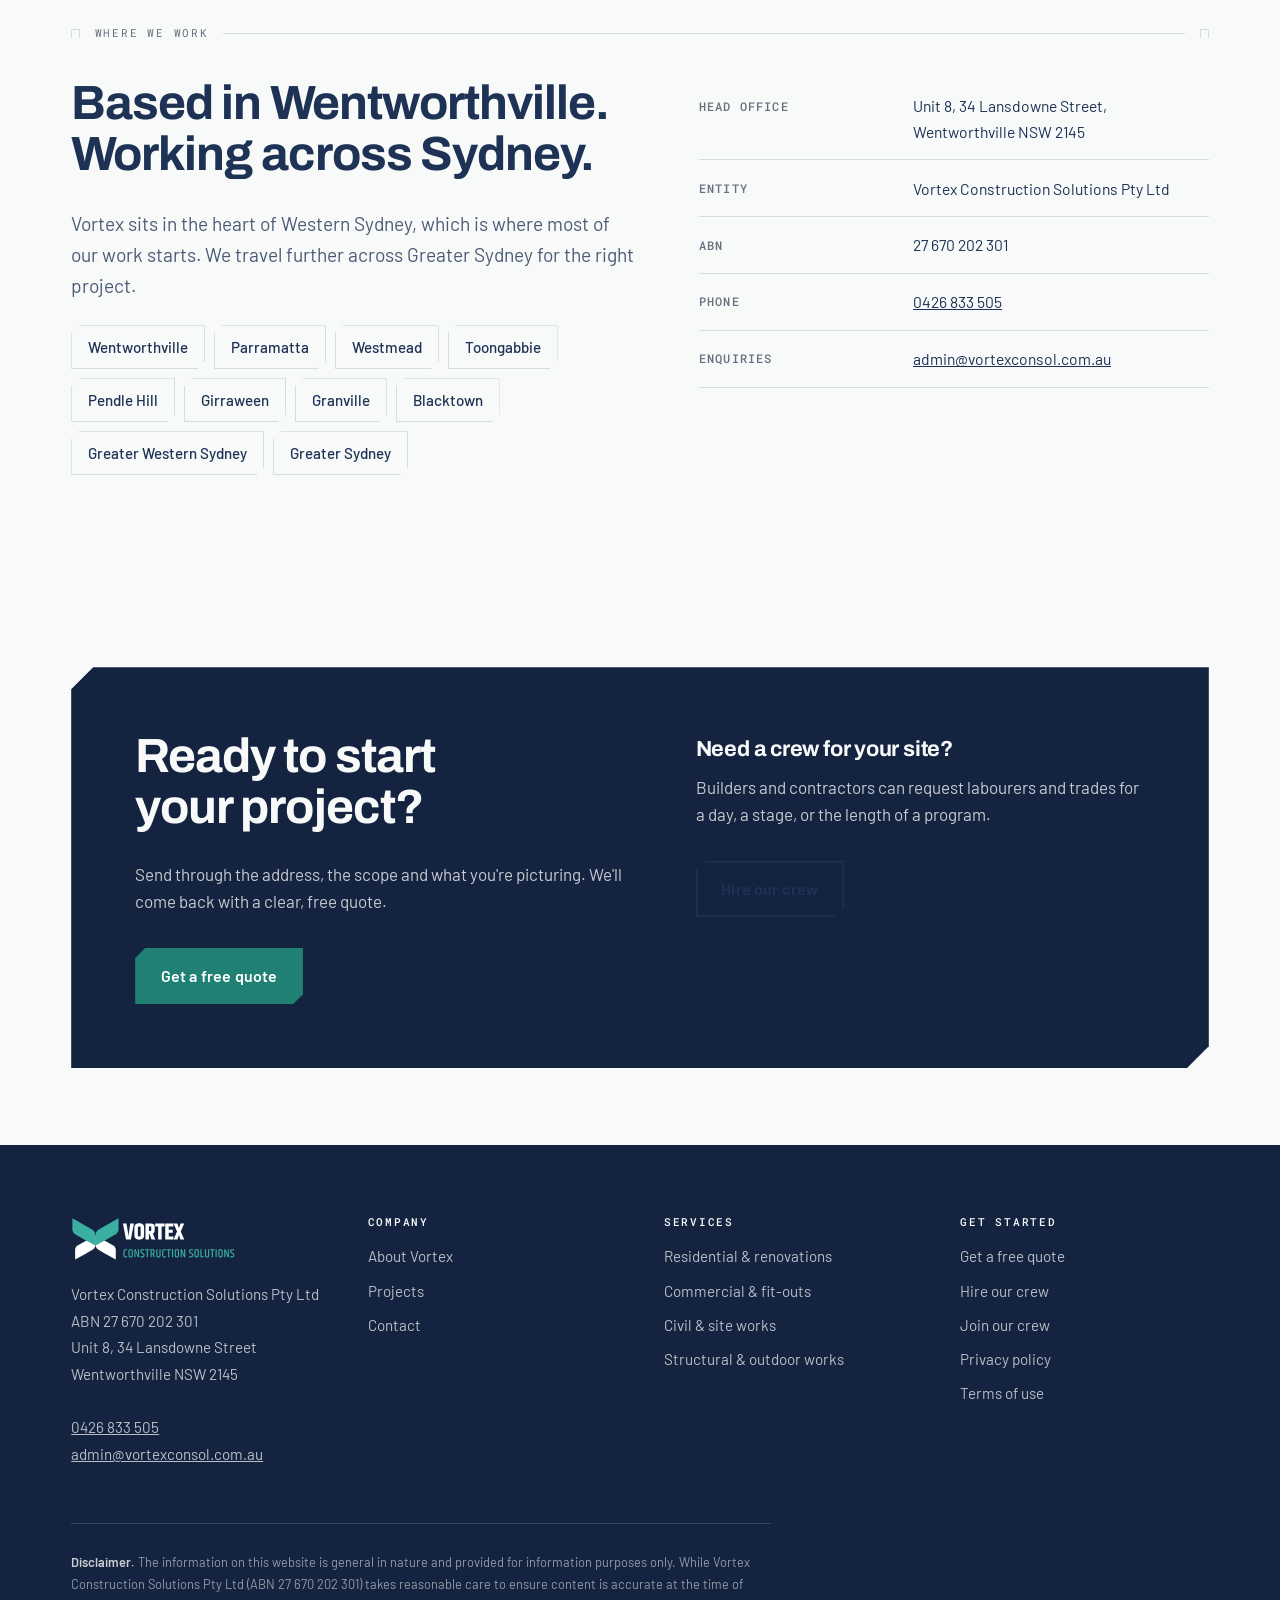
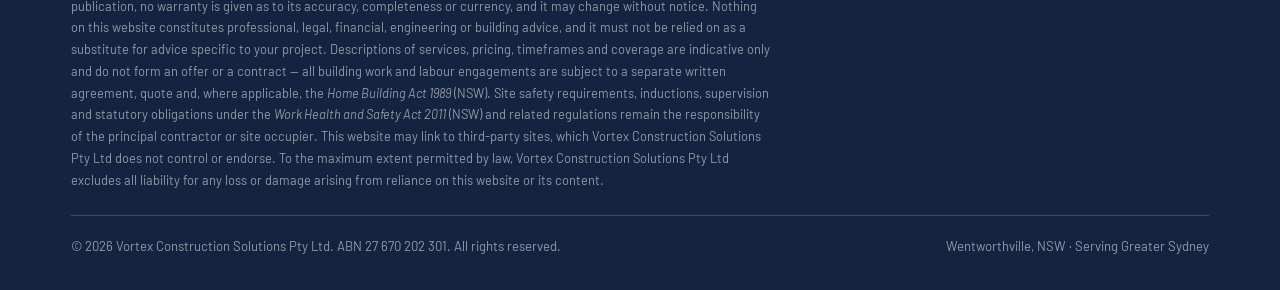
==== commit e15f3cd0: "Use client-supplied logo artwork and its navy/teal colour scheme sitewide Co-Authored-By: Claude Opu" ====
--- a/index.html
+++ b/index.html
@@ -7,7 +7,7 @@
 <meta name="description" content="Vortex Construction Solutions delivers residential, commercial and civil construction across Greater Sydney, and supplies skilled labour and trades to other builders. Based in Wentworthville, NSW.">
 <link rel="canonical" href="https://www.vortexconsol.com.au/">
 <meta name="robots" content="index, follow, max-image-preview:large">
-<meta name="theme-color" content="#0E7C86">
+<meta name="theme-color" content="#1D3255">
 <meta name="geo.region" content="AU-NSW">
 <meta name="geo.placename" content="Wentworthville, New South Wales">
 
@@ -88,12 +88,7 @@
 <header class="site-head">
   <div class="wrap head-in">
     <a class="brand" href="/" aria-label="Vortex Construction Solutions — home">
-      <svg class="brand-mark" viewBox="0 0 100 100" aria-hidden="true" focusable="false">
-        <path d="M16,0 H84 L100,16 V84 L84,100 H16 L0,84 V16 Z" fill="#1E2328"/>
-        <path d="M50.00,44.00 L51.15,43.64 L52.43,43.51 L53.79,43.65 L55.17,44.08 L56.51,44.81 L57.74,45.84 L58.80,47.14 L59.63,48.70 L60.17,50.46 L60.38,52.37 L60.21,54.37 L59.66,56.37 L58.70,58.32 L57.35,60.11 L55.62,61.68 L53.57,62.94 L51.25,63.84 L48.71,64.30 L46.06,64.29 L43.37,63.77 L40.74,62.74 L38.28,61.21 L36.08,59.19 L34.24,56.74 L32.83,53.92 L31.95,50.81 L31.63,47.51 L31.93,44.13 L32.86,40.78 L34.42,37.57 L36.58,34.64 L39.30,32.10 L42.51,30.04 L46.11,28.56 L50.00,27.75 L54.06,27.65 L58.14,28.30 L62.13,29.70 L65.86,31.85 L69.21,34.68 L72.05,38.14 L74.25,42.12 L75.73,46.51 L76.40,51.19 L76.22,55.98 L75.16,60.75 L73.22,65.33 L70.44,69.55 L66.90,73.26 L62.68,76.32 L57.90,78.61 L52.70,80.02 L47.26,80.48 L41.73,79.95 L36.32,78.41 L31.19,75.89" fill="none" stroke="#0E7C86" stroke-width="7" stroke-linecap="round" stroke-linejoin="round"/>
-        <circle cx="50" cy="50" r="5" fill="#0E7C86"/>
-      </svg>
-      <span class="brand-word"><strong>Vortex</strong><small>Construction Solutions</small></span>
+      <img class="brand-logo" src="/assets/vortex-logo.svg" alt="Vortex Construction Solutions" width="950" height="254">
     </a>
     <button class="nav-toggle" type="button" aria-expanded="false" aria-controls="primary-nav" aria-label="Open menu">
       <svg viewBox="0 0 24 24" fill="none" stroke="currentColor" stroke-width="2" aria-hidden="true"><path d="M3 6h18M3 12h18M3 18h18"/></svg>
@@ -120,7 +115,7 @@
       </defs>
       <rect width="1200" height="720" fill="url(#grid)"/>
       <circle cx="920" cy="160" r="46" fill="none" stroke="var(--teal)" stroke-width="2" opacity="0.12"/>
-      <circle cx="1040" cy="340" r="68" fill="none" stroke="var(--graphite)" stroke-width="2" opacity="0.08"/>
+      <circle cx="1040" cy="340" r="68" fill="none" stroke="var(--navy)" stroke-width="2" opacity="0.08"/>
       <circle cx="800" cy="440" r="30" fill="none" stroke="var(--teal)" stroke-width="2" opacity="0.1"/>
     </svg>
     <div class="wrap hero-in">
@@ -300,12 +295,7 @@
     <div class="foot-top">
       <div class="foot-brand">
         <div class="brand">
-          <svg class="brand-mark" viewBox="0 0 100 100" aria-hidden="true" focusable="false">
-            <path d="M16,0 H84 L100,16 V84 L84,100 H16 L0,84 V16 Z" fill="#1E2328"/>
-            <path d="M50.00,44.00 L51.15,43.64 L52.43,43.51 L53.79,43.65 L55.17,44.08 L56.51,44.81 L57.74,45.84 L58.80,47.14 L59.63,48.70 L60.17,50.46 L60.38,52.37 L60.21,54.37 L59.66,56.37 L58.70,58.32 L57.35,60.11 L55.62,61.68 L53.57,62.94 L51.25,63.84 L48.71,64.30 L46.06,64.29 L43.37,63.77 L40.74,62.74 L38.28,61.21 L36.08,59.19 L34.24,56.74 L32.83,53.92 L31.95,50.81 L31.63,47.51 L31.93,44.13 L32.86,40.78 L34.42,37.57 L36.58,34.64 L39.30,32.10 L42.51,30.04 L46.11,28.56 L50.00,27.75 L54.06,27.65 L58.14,28.30 L62.13,29.70 L65.86,31.85 L69.21,34.68 L72.05,38.14 L74.25,42.12 L75.73,46.51 L76.40,51.19 L76.22,55.98 L75.16,60.75 L73.22,65.33 L70.44,69.55 L66.90,73.26 L62.68,76.32 L57.90,78.61 L52.70,80.02 L47.26,80.48 L41.73,79.95 L36.32,78.41 L31.19,75.89" fill="none" stroke="#0E7C86" stroke-width="7" stroke-linecap="round" stroke-linejoin="round"/>
-            <circle cx="50" cy="50" r="5" fill="#0E7C86"/>
-          </svg>
-          <span class="brand-word"><strong>Vortex</strong><small>Construction Solutions</small></span>
+          <img class="brand-logo" src="/assets/vortex-logo-light.svg" alt="Vortex Construction Solutions" width="950" height="254">
         </div>
         <address>
           Vortex Construction Solutions Pty Ltd<br>
--- a/css/style.css
+++ b/css/style.css
@@ -1,23 +1,27 @@
 /* ============================================================
    Vortex Construction Solutions — core stylesheet
-   Palette: deep teal + graphite + cool paper.
+   Palette: sampled from the Vortex logo — navy + teal + cool paper.
    ============================================================ */
 
 :root {
-  /* Brand */
-  --teal:           #0E7C86;
-  --teal-deep:      #0A5F67;
-  --teal-tint:      #DEF0F1;
-  --graphite:       #1E2328;
-  --graphite-deep:  #15181C;
-  --graphite-soft:  #545C62;
-  --paper:          #F7F9F9;
+  /* Brand — colours sampled directly from the Vortex logo artwork.
+     --teal-bright is the exact logo teal (#3BB0A2): use it on navy/dark
+     backgrounds and in graphics. On light backgrounds use --teal, a deeper
+     shade of the same hue that keeps text and white-on-teal buttons legible. */
+  --teal:           #1F8073;
+  --teal-deep:      #166B60;
+  --teal-bright:    #3BB0A2;
+  --teal-tint:      #DFF2EF;
+  --navy:           #1D3255;
+  --navy-deep:      #142440;
+  --navy-soft:      #4B5B75;
+  --paper:          #F8F9F9;
 
   /* Derived neutrals */
-  --concrete:       #EDF0F0;
-  --concrete-deep:  #DEE3E3;
-  --line:           #D7DCDC;
-  --muted:          #7E8788;
+  --concrete:       #EDF0F3;
+  --concrete-deep:  #DEE3E9;
+  --line:           #D6DCE3;
+  --muted:          #66717F;
 
   /* Type */
   --display: "Archivo", "Arial Black", system-ui, sans-serif;
@@ -41,7 +45,7 @@
 body {
   margin: 0;
   background: var(--paper);
-  color: var(--graphite);
+  color: var(--navy);
   font-family: var(--body);
   font-size: 1.0625rem;
   line-height: 1.62;
@@ -63,7 +67,7 @@
 h2 { font-size: clamp(1.9rem, 3.9vw, 3rem); }
 h3 { font-size: clamp(1.15rem, 1.7vw, 1.4rem); letter-spacing: -0.01em; }
 p  { margin: 0 0 1.1rem; }
-.lead { font-size: clamp(1.1rem, 1.5vw, 1.3rem); color: var(--graphite-soft); max-width: 62ch; }
+.lead { font-size: clamp(1.1rem, 1.5vw, 1.3rem); color: var(--navy-soft); max-width: 62ch; }
 strong { font-weight: 600; }
 
 .eyebrow {
@@ -82,10 +86,16 @@
 .section { padding-block: var(--section-y); }
 .section--tight { padding-block: clamp(3rem, 6vw, 5rem); }
 .section--concrete { background: var(--concrete); }
-.section--ink { background: var(--graphite-deep); color: var(--paper); }
+.section--ink { background: var(--navy-deep); color: var(--paper); }
 .section--ink .lead,
-.section--ink p { color: rgba(247, 249, 249, .78); }
+.section--ink p { color: rgba(248, 249, 249, .78); }
 .section--ink h2, .section--ink h3 { color: var(--paper); }
+.section--ink .eyebrow,
+.section--ink .step::before,
+.section--ink .card .more,
+.band .eyebrow { color: var(--teal-bright); }
+.section--ink :focus-visible,
+.site-foot :focus-visible { outline-color: var(--teal-bright); }
 
 .grid { display: grid; gap: clamp(1.25rem, 2.4vw, 2rem); }
 .grid--2 { grid-template-columns: repeat(auto-fit, minmax(280px, 1fr)); }
@@ -129,11 +139,11 @@
   height: 1px;
   background: var(--line);
 }
-.section--ink .dimline { color: rgba(247, 249, 249, .55); }
+.section--ink .dimline { color: rgba(248, 249, 249, .55); }
 .section--ink .dimline i,
 .section--ink .dimline::before,
-.section--ink .dimline::after { background: rgba(247, 249, 249, .22); border-color: rgba(247, 249, 249, .22); }
-.section--ink .dimline i { background: rgba(247, 249, 249, .22); }
+.section--ink .dimline::after { background: rgba(248, 249, 249, .22); border-color: rgba(248, 249, 249, .22); }
+.section--ink .dimline i { background: rgba(248, 249, 249, .22); }
 
 /* ---------- Signature: chamfer ---------- */
 .chamfer {
@@ -165,10 +175,10 @@
 }
 .btn--primary { background: var(--teal); color: #fff; }
 .btn--primary:hover { background: var(--teal-deep); }
-.btn--ghost { background: transparent; color: var(--graphite); box-shadow: inset 0 0 0 1.5px var(--graphite); }
-.btn--ghost:hover { background: var(--graphite); color: var(--paper); }
-.section--ink .btn--ghost { color: var(--paper); box-shadow: inset 0 0 0 1.5px rgba(247, 249, 249, .5); }
-.section--ink .btn--ghost:hover { background: var(--paper); color: var(--graphite-deep); }
+.btn--ghost { background: transparent; color: var(--navy); box-shadow: inset 0 0 0 1.5px var(--navy); }
+.btn--ghost:hover { background: var(--navy); color: var(--paper); }
+.section--ink .btn--ghost { color: var(--paper); box-shadow: inset 0 0 0 1.5px rgba(248, 249, 249, .5); }
+.section--ink .btn--ghost:hover { background: var(--paper); color: var(--navy-deep); }
 .btn:active { transform: translateY(1px); }
 .btn-row { display: flex; flex-wrap: wrap; gap: .85rem; margin-top: 2rem; }
 
@@ -188,7 +198,7 @@
 /* ---------- Header ---------- */
 .site-head {
   position: sticky; top: 0; z-index: 100;
-  background: rgba(247, 249, 249, .93);
+  background: rgba(248, 249, 249, .93);
   backdrop-filter: saturate(140%) blur(10px);
   border-bottom: 1px solid var(--line);
 }
@@ -197,32 +207,30 @@
   gap: 1.5rem; min-height: 78px;
 }
 
-/* ---------- Brand lockup (inline SVG mark + real text, no raster logo) ---------- */
-.brand { display: flex; align-items: center; gap: .65rem; text-decoration: none; flex: 0 0 auto; }
-.brand-mark { width: 42px; height: 42px; flex: 0 0 auto; }
-@media (max-width: 480px) { .brand-mark { width: 36px; height: 36px; } }
-.brand-word { display: flex; flex-direction: column; line-height: 1.18; }
-.brand-word strong { font-family: var(--display); font-weight: 800; font-size: 1.12rem; letter-spacing: -0.01em; color: var(--graphite); }
-.brand-word small { font-family: var(--mono); font-size: .54rem; letter-spacing: .13em; text-transform: uppercase; color: var(--graphite-soft); font-weight: 500; }
-@media (max-width: 480px) { .brand-word strong { font-size: .98rem; } }
+/* ---------- Brand lockup (the actual Vortex logo artwork, one crisp SVG) ---------- */
+.brand { display: flex; align-items: center; text-decoration: none; flex: 0 0 auto; min-width: 0; }
+.brand-logo { height: 46px; width: auto; max-width: 100%; display: block; }
+@media (max-width: 560px) { .brand-logo { height: 36px; } }
+@media (max-width: 360px) { .brand-logo { height: 30px; } }
 
 .nav { display: flex; align-items: center; gap: clamp(.75rem, 1.7vw, 1.6rem); }
 .nav a {
   text-decoration: none; font-weight: 500; font-size: .97rem;
-  color: var(--graphite-soft); padding: .3rem 0; position: relative;
+  color: var(--navy-soft); padding: .3rem 0; position: relative;
   transition: color .15s ease;
 }
-.nav a:hover { color: var(--graphite); }
-.nav a[aria-current="page"] { color: var(--graphite); font-weight: 600; }
+.nav a:hover { color: var(--navy); }
+.nav a[aria-current="page"] { color: var(--navy); font-weight: 600; }
 .nav a[aria-current="page"]::after {
   content: ""; position: absolute; left: 0; right: 0; bottom: -2px;
   height: 2px; background: var(--teal);
 }
 .nav .btn { padding: .65rem 1.15rem; font-size: .93rem; }
+.nav .btn--primary, .nav .btn--primary:hover { color: #fff; }
 
 .nav-toggle {
   display: none; background: none; border: 0; padding: .5rem; cursor: pointer;
-  color: var(--graphite);
+  color: var(--navy);
 }
 .nav-toggle svg { width: 26px; height: 26px; }
 
@@ -282,11 +290,11 @@
   transition: border-color .2s ease, transform .2s ease;
 }
 .section--concrete .card { background: var(--paper); }
-.card:hover { border-color: var(--graphite); }
+.card:hover { border-color: var(--navy); }
 a.card { text-decoration: none; }
 a.card:hover { transform: translateY(-3px); }
 .card h3 { margin-bottom: .55rem; }
-.card p { color: var(--graphite-soft); font-size: .98rem; margin-bottom: 0; }
+.card p { color: var(--navy-soft); font-size: .98rem; margin-bottom: 0; }
 .card .more {
   margin-top: 1.35rem; font-family: var(--mono); font-size: .72rem;
   letter-spacing: .14em; text-transform: uppercase; color: var(--teal); font-weight: 500;
@@ -313,8 +321,8 @@
   color: var(--teal);
 }
 .step h3 { margin: 0; }
-.step p { margin: 0; color: var(--graphite-soft); }
-.section--ink .step { border-color: rgba(247, 249, 249, .18); }
+.step p { margin: 0; color: var(--navy-soft); }
+.section--ink .step { border-color: rgba(248, 249, 249, .18); }
 
 /* ---------- Chips ---------- */
 .chips { display: flex; flex-wrap: wrap; gap: .55rem; margin: 0; padding: 0; list-style: none; }
@@ -324,7 +332,7 @@
   padding: .55rem 1rem; font-size: .95rem; font-weight: 500;
   clip-path: polygon(8px 0, 100% 0, 100% calc(100% - 8px), calc(100% - 8px) 100%, 0 100%, 0 8px);
 }
-.section--ink .chips li { background: rgba(247, 249, 249, .07); border-color: rgba(247, 249, 249, .2); color: var(--paper); }
+.section--ink .chips li { background: rgba(248, 249, 249, .07); border-color: rgba(248, 249, 249, .2); color: var(--paper); }
 
 /* ---------- Spec table ---------- */
 .spec { width: 100%; border-collapse: collapse; }
@@ -334,17 +342,17 @@
   font-family: var(--mono); font-size: .74rem; letter-spacing: .1em; text-transform: uppercase;
   padding-top: 1.15rem;
 }
-.section--ink .spec th, .section--ink .spec td { border-color: rgba(247, 249, 249, .18); }
-.section--ink .spec th { color: rgba(247, 249, 249, .6); }
+.section--ink .spec th, .section--ink .spec td { border-color: rgba(248, 249, 249, .18); }
+.section--ink .spec th { color: rgba(248, 249, 249, .6); }
 
 /* ---------- Callout band ---------- */
 .band {
   --chamfer: 22px;
-  background: var(--graphite-deep); color: var(--paper);
+  background: var(--navy-deep); color: var(--paper);
   padding: clamp(2.5rem, 5vw, 4rem);
 }
 .band h2 { color: var(--paper); max-width: 20ch; }
-.band p { color: rgba(247, 249, 249, .78); max-width: 58ch; }
+.band p { color: rgba(248, 249, 249, .78); max-width: 58ch; }
 
 /* ---------- Forms ---------- */
 .form { display: grid; gap: 1.15rem; }
@@ -352,7 +360,7 @@
 .field label { font-weight: 600; font-size: .93rem; }
 .field .hint { font-size: .84rem; color: var(--muted); }
 .field input, .field select, .field textarea {
-  font-family: var(--body); font-size: 1rem; color: var(--graphite);
+  font-family: var(--body); font-size: 1rem; color: var(--navy);
   background: var(--paper); border: 1.5px solid var(--line);
   padding: .8rem .9rem; width: 100%;
   transition: border-color .15s ease;
@@ -371,14 +379,14 @@
 }
 .form-status[data-state="ok"] { display: block; background: #E3F2E7; color: #1C6B3C; }
 .form-status[data-state="error"] { display: block; background: var(--teal-tint); color: var(--teal-deep); }
-.form-status[data-state="sending"] { display: block; background: var(--concrete); color: var(--graphite-soft); }
+.form-status[data-state="sending"] { display: block; background: var(--concrete); color: var(--navy-soft); }
 
 /* ---------- Contact aside ---------- */
 .contact-card {
   --chamfer: 18px;
   background: var(--concrete); padding: clamp(1.75rem, 3vw, 2.4rem);
 }
-.contact-card a { color: var(--graphite); }
+.contact-card a { color: var(--navy); }
 .contact-list { list-style: none; margin: 0; padding: 0; display: grid; gap: 1.35rem; }
 .contact-list dt {
   font-family: var(--mono); font-size: .68rem; letter-spacing: .16em;
@@ -407,39 +415,37 @@
 .prose li { margin-bottom: .5rem; }
 
 /* ---------- Footer ---------- */
-.site-foot { background: var(--graphite-deep); color: rgba(247, 249, 249, .72); padding-block: clamp(3rem, 6vw, 4.5rem) 2rem; font-size: .95rem; }
+.site-foot { background: var(--navy-deep); color: rgba(248, 249, 249, .72); padding-block: clamp(3rem, 6vw, 4.5rem) 2rem; font-size: .95rem; }
 .foot-top { display: grid; gap: clamp(2rem, 4vw, 3rem); grid-template-columns: repeat(auto-fit, minmax(190px, 1fr)); }
 .foot-brand { margin-bottom: 0; }
 .foot-brand .brand { margin-bottom: 1.25rem; }
-.foot-brand .brand-mark { width: 46px; height: 46px; }
-.foot-brand .brand-word strong { color: var(--paper); }
-.foot-brand .brand-word small { color: rgba(247, 249, 249, .6); }
+.foot-brand .brand-logo { height: 44px; }
 .foot-brand address { font-style: normal; line-height: 1.75; }
-.foot-brand a { color: rgba(247, 249, 249, .72); }
+.foot-brand a { color: rgba(248, 249, 249, .72); }
 .site-foot h4 {
   font-family: var(--mono); font-size: .68rem; letter-spacing: .16em; text-transform: uppercase;
   color: var(--paper); margin: 0 0 1rem; font-weight: 500;
 }
 .foot-links { list-style: none; margin: 0; padding: 0; display: grid; gap: .6rem; }
-.foot-links a { color: rgba(247, 249, 249, .72); text-decoration: none; }
-.foot-links a:hover { color: var(--teal); }
+.foot-links a { color: rgba(248, 249, 249, .72); text-decoration: none; }
+.foot-links a:hover { color: var(--teal-bright); }
 
 .foot-disclaimer {
   margin-top: clamp(2.5rem, 5vw, 3.5rem);
   padding-top: 1.75rem;
-  border-top: 1px solid rgba(247, 249, 249, .16);
-  font-size: .8rem; line-height: 1.7; color: rgba(247, 249, 249, .55);
+  border-top: 1px solid rgba(248, 249, 249, .16);
+  font-size: .8rem; line-height: 1.7; color: rgba(248, 249, 249, .55);
   max-width: 100ch;
 }
-.foot-disclaimer strong { color: rgba(247, 249, 249, .8); font-weight: 600; }
+.foot-disclaimer strong { color: rgba(248, 249, 249, .8); font-weight: 600; }
 .foot-base {
   margin-top: 1.5rem; padding-top: 1.25rem;
-  border-top: 1px solid rgba(247, 249, 249, .16);
+  border-top: 1px solid rgba(248, 249, 249, .16);
   display: flex; flex-wrap: wrap; gap: 1rem 1.75rem; justify-content: space-between;
-  font-size: .82rem; color: rgba(247, 249, 249, .55);
-}
-.foot-base a { color: rgba(247, 249, 249, .55); text-decoration: none; }
-.foot-base a:hover { color: var(--teal); }
+  font-size: .82rem; color: rgba(248, 249, 249, .55);
+}
+.foot-base a { color: rgba(248, 249, 249, .55); text-decoration: none; }
+.foot-base a:hover { color: var(--teal-bright); }
 
 /* ---------- Scroll reveal ---------- */
 .reveal { opacity: 0; transform: translateY(18px); transition: opacity .6s ease, transform .6s ease; }
